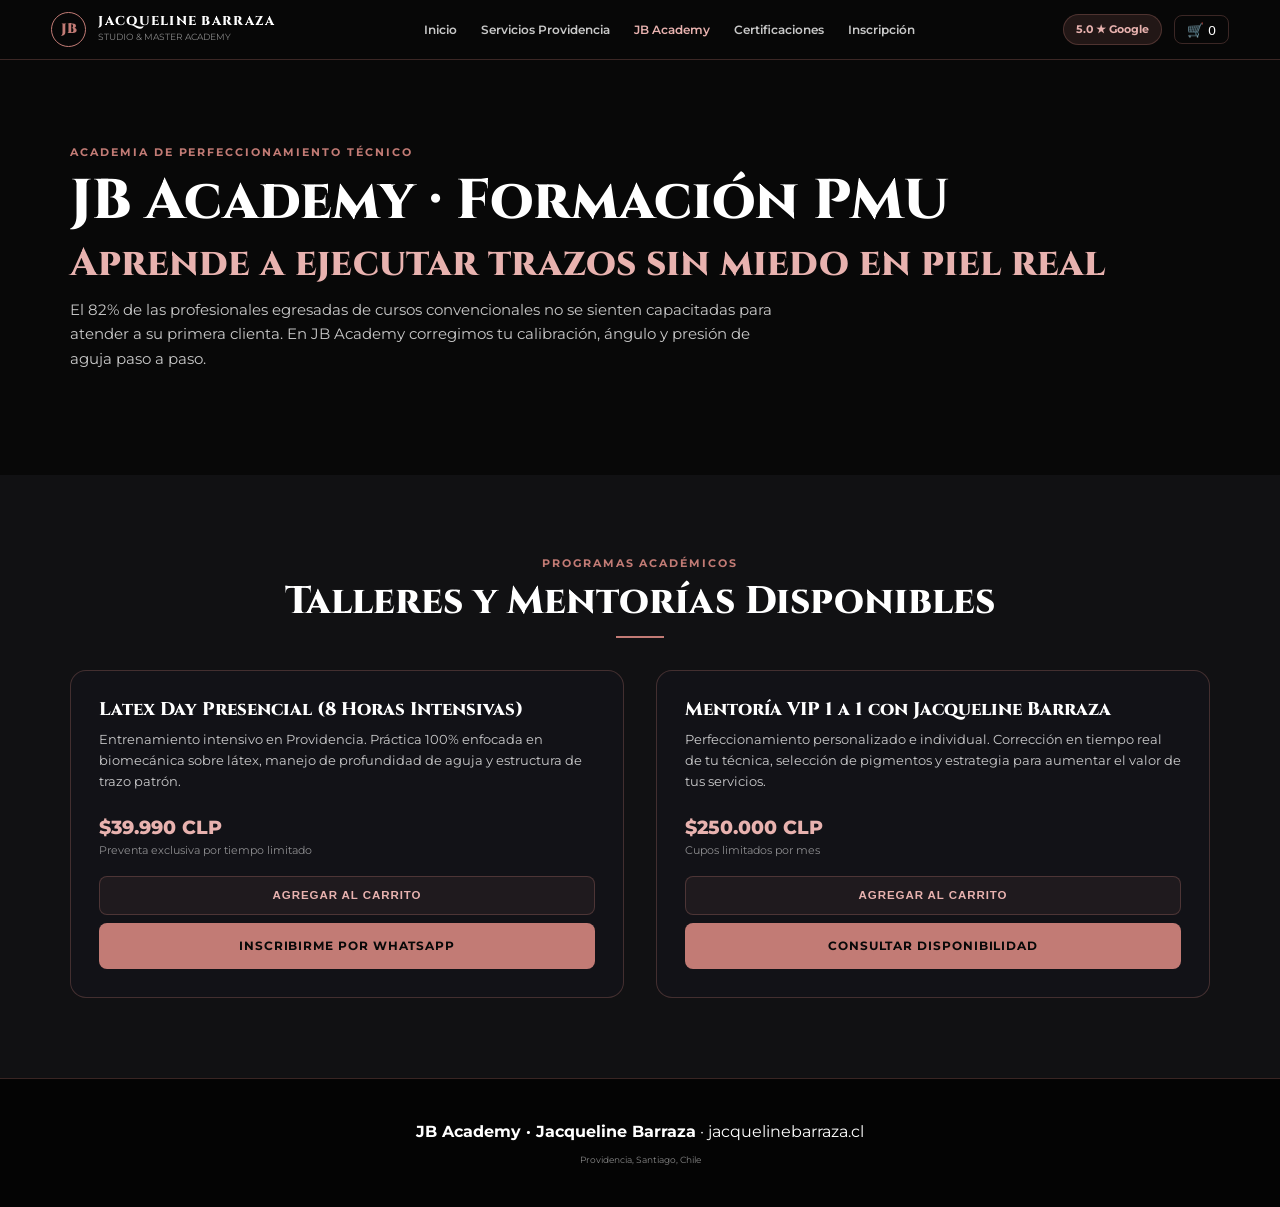
==== jb-academy.html @ 925582b6 "Add jb-academy.html for JB Academy website" ====
<!DOCTYPE html>
<html lang="es">
<head>
  <meta charset="UTF-8">
  <meta name="viewport" content="width=device-width, initial-scale=1.0">
  <title>JB Academy | Cursos de Microblading & Capacitación PMU Santiago</title>
  
  <meta name="description" content="Formación técnica avanzada en micropigmentación por Jacqueline Barraza, Campeona WinArt 2026. Talleres Latex Day y mentorías personalizadas 1 a 1 en Providencia.">
  <meta name="keywords" content="Curso Microblading Providencia Santiago, Latex Day Jacqueline Barraza, JB Academy, Capacitacion Micropigmentacion Chile">
  <link rel="canonical" href="https://jacquelinebarraza.cl/jb-academy.html">
  
  <meta property="og:title" content="JB Academy | Formación Técnica de Alto Rendimiento PMU">
  <meta property="og:description" content="Aprende a controlar presión, profundidad y ángulo de aguja mano a mano con una Campeona Internacional.">
  <meta property="og:image" content="Jacqueline%20Barraza.cl.png">
  <meta property="og:url" content="https://jacquelinebarraza.cl/jb-academy.html">
  <meta property="og:type" content="website">

  <link rel="preconnect" href="https://fonts.googleapis.com">
  <link rel="preconnect" href="https://fonts.gstatic.com" crossorigin>
  <link href="https://fonts.googleapis.com/css2?family=Cinzel:wght@700;900&family=Montserrat:wght@400;500;600;700;800&display=swap" rel="stylesheet">
  
  <link rel="stylesheet" href="styles.css">

  <script type="application/ld-json">
  {
    "@context": "https://schema.org",
    "@type": "EducationalOrganization",
    "name": "JB Academy - Jacqueline Barraza",
    "url": "https://jacquelinebarraza.cl/jb-academy.html",
    "description": "Academia de formación profesional especializada en técnicas de micropigmentación y microblading sobre látex y modelo vivo.",
    "address": {
      "@type": "PostalAddress",
      "addressLocality": "Providencia, Santiago",
      "addressCountry": "CL"
    }
  }
  </script>
</head>
<body>

  <header class="navbar">
    <div class="nav-container">
      <a href="index.html" class="brand-logo">
        <span class="mono">JB</span>
        <div class="brand-text">
          <span class="brand-title">JACQUELINE BARRAZA</span>
          <span class="brand-sub">STUDIO & MASTER ACADEMY</span>
        </div>
      </a>

      <nav class="nav-links">
        <a href="index.html">Inicio</a>
        <a href="microblading-providencia.html">Servicios Providencia</a>
        <a href="jb-academy.html" class="active">JB Academy</a>
        <a href="index.html#certificaciones">Certificaciones</a>
        <a href="#inscripcion">Inscripción</a>
      </nav>

      <div class="nav-actions">
        <a href="https://share.google/TrvjnRvbHDRXgZslk" target="_blank" rel="noopener" class="google-badge">
          <span>5.0 ★ Google</span>
        </a>
        <button class="cart-btn" id="cartToggle" aria-label="Ver Carrito">
          🛒 <span id="cartCount">0</span>
        </button>
      </div>
    </div>
  </header>

  <main>
    <section class="hero">
      <div class="container">
        <span class="tag">Academia de Perfeccionamiento Técnico</span>
        <h1 class="h1-title">JB Academy · Formación PMU</h1>
        <h2 class="h2-title text-rose">Aprende a ejecutar trazos sin miedo en piel real</h2>
        <p class="hero-description">
          El 82% de las profesionales egresadas de cursos convencionales no se sienten capacitadas para atender a su primera clienta. En JB Academy corregimos tu calibración, ángulo y presión de aguja paso a paso.
        </p>
      </div>
    </section>

    <section id="inscripcion" class="section dark-bg">
      <div class="container">
        <div class="text-center">
          <span class="tag">Programas Académicos</span>
          <h2 class="h2-title">Talleres y Mentorías Disponibles</h2>
          <div class="div-center"></div>
        </div>

        <div class="grid-2">
          <article class="product-card">
            <div>
              <h3>Latex Day Presencial (8 Horas Intensivas)</h3>
              <p class="desc">Entrenamiento intensivo en Providencia. Práctica 100% enfocada en biomecánica sobre látex, manejo de profundidad de aguja y estructura de trazo patrón.</p>
            </div>
            <div>
              <p class="price">$39.990 CLP <small>Preventa exclusiva por tiempo limitado</small></p>
              <div class="actions">
                <button class="btn btn-outline add-to-cart-btn" data-id="3" data-title="JB Academy: Latex Day Presencial" data-price="39990">Agregar al Carrito</button>
                <a href="https://wa.link/2xsqzu" target="_blank" rel="noopener" class="btn btn-primary">Inscribirme por WhatsApp</a>
              </div>
            </div>
          </article>

          <article class="product-card">
            <div>
              <h3>Mentoría VIP 1 a 1 con Jacqueline Barraza</h3>
              <p class="desc">Perfeccionamiento personalizado e individual. Corrección en tiempo real de tu técnica, selección de pigmentos y estrategia para aumentar el valor de tus servicios.</p>
            </div>
            <div>
              <p class="price">$250.000 CLP <small>Cupos limitados por mes</small></p>
              <div class="actions">
                <button class="btn btn-outline add-to-cart-btn" data-id="5" data-title="JB Academy: Mentoría VIP 1 a 1" data-price="250000">Agregar al Carrito</button>
                <a href="https://wa.link/2xsqzu" target="_blank" rel="noopener" class="btn btn-primary">Consultar Disponibilidad</a>
              </div>
            </div>
          </article>
        </div>
      </div>
    </section>
  </main>

  <footer class="footer">
    <div class="container text-center">
      <p><strong style="color:var(--white);">JB Academy · Jacqueline Barraza</strong> · jacquelinebarraza.cl</p>
      <p class="brand-sub mt-1">Providencia, Santiago, Chile</p>
    </div>
  </footer>

  <div class="cart-drawer" id="cartDrawer">
    <div class="cart-drawer-content">
      <div class="cart-header">
        <h3>Tu Reserva</h3>
        <button id="cartClose" aria-label="Cerrar Carrito">&times;</button>
      </div>
      <div class="cart-body" id="cartItems"></div>
      <div class="cart-footer">
        <p class="mb-1">Total Estimado: <strong id="cartTotal" style="color:var(--rose-light);">$0 CLP</strong></p>
        <button class="btn btn-primary btn-block" id="checkoutBtn">Enviar Reserva a WhatsApp</button>
      </div>
    </div>
  </div>

  <script src="script.js"></script>
</body>
</html>
---- styles.css ----
/* Custom CSS System — Jacqueline Barraza (Zero CDN / Maximum Speed) */
:root {
  --black: #080808;
  --surface: #111113;
  --card-bg: rgba(20, 20, 24, 0.95);
  --rose: #C27B75;
  --rose-light: #E8B2AF;
  --rose-border: rgba(194, 123, 117, 0.28);
  --white: #FFFFFF;
  --white-75: rgba(255, 255, 255, 0.78);
  --white-50: rgba(255, 255, 255, 0.52);
  --font-serif: 'Cinzel', serif;
  --font-sans: 'Montserrat', sans-serif;
}

*, *::before, *::after {
  box-sizing: border-box;
  margin: 0;
  padding: 0;
}

html {
  scroll-behavior: smooth;
  font-family: var(--font-sans);
  background-color: var(--black);
  color: var(--white);
  -webkit-font-smoothing: antialiased;
}

body {
  line-height: 1.6;
  overflow-x: hidden;
}

/* Container & Layout */
.container {
  width: 90%;
  max-width: 1140px;
  margin: 0 auto;
}

.section {
  padding: 5rem 0;
}

.dark-bg {
  background-color: var(--surface);
}

.text-center { text-align: center; }
.mt-1 { margin-top: 0.5rem; }
.mt-2 { margin-top: 1rem; }
.mt-3 { margin-top: 1.5rem; }
.mb-1 { margin-bottom: 0.5rem; }
.mb-2 { margin-bottom: 1rem; }
.mb-3 { margin-bottom: 1.5rem; }

/* Typography */
h1, h2, h3, .brand-title {
  font-family: var(--font-serif);
  font-weight: 800;
  line-height: 1.15;
}

.h1-title {
  font-size: clamp(2rem, 5vw, 3.5rem);
  margin-bottom: 0.5rem;
}

.h2-title {
  font-size: clamp(1.5rem, 3.5vw, 2.4rem);
  margin-bottom: 0.75rem;
}

.tag {
  font-size: 0.68rem;
  font-weight: 700;
  letter-spacing: 0.18em;
  text-transform: uppercase;
  color: var(--rose);
  display: block;
  margin-bottom: 0.5rem;
}

.text-rose { color: var(--rose-light); }
.text-dim { color: var(--white-50); }

/* Navigation */
.navbar {
  position: fixed;
  top: 0; left: 0; right: 0;
  z-index: 1000;
  background: rgba(8, 8, 8, 0.94);
  backdrop-filter: blur(12px);
  -webkit-backdrop-filter: blur(12px);
  border-bottom: 1px solid var(--rose-border);
  padding: 0.75rem 0;
}

.nav-container {
  display: flex;
  align-items: center;
  justify-content: space-between;
  width: 92%;
  max-width: 1200px;
  margin: 0 auto;
}

.brand-logo {
  display: flex;
  align-items: center;
  gap: 0.75rem;
  text-decoration: none;
  color: var(--white);
}

.mono {
  width: 2.2rem; height: 2.2rem;
  border-radius: 50%;
  border: 1.5px solid var(--rose);
  display: flex; align-items: center; justify-content: center;
  font-family: var(--font-serif);
  font-weight: 900;
  color: var(--rose);
  font-size: 0.85rem;
}

.brand-title { font-size: 0.8rem; letter-spacing: 0.1em; display: block; }
.brand-sub { font-size: 0.55rem; color: var(--white-50); display: block; }

.nav-links {
  display: flex;
  gap: 1.5rem;
}

.nav-links a {
  color: var(--white-75);
  text-decoration: none;
  font-size: 0.78rem;
  font-weight: 600;
  transition: color 0.2s;
}

.nav-links a:hover, .nav-links a.active {
  color: var(--rose-light);
}

.nav-actions {
  display: flex;
  align-items: center;
  gap: 0.75rem;
}

.google-badge {
  background: rgba(194, 123, 117, 0.15);
  border: 1px solid var(--rose-border);
  color: var(--rose-light);
  padding: 0.35rem 0.75rem;
  border-radius: 999px;
  text-decoration: none;
  font-size: 0.7rem;
  font-weight: 700;
}

.cart-btn {
  background: none;
  border: 1px solid var(--rose-border);
  color: var(--white);
  padding: 0.35rem 0.75rem;
  border-radius: 0.5rem;
  cursor: pointer;
  font-size: 0.85rem;
}

/* Hero Section */
.hero {
  padding: 9rem 0 4.5rem 0;
  background: linear-gradient(to bottom, rgba(8,8,8,0.7), var(--black));
}

.hero-description {
  font-size: 0.95rem;
  color: var(--white-75);
  max-width: 720px;
  margin-bottom: 2rem;
}

.hero-cta-group {
  display: flex;
  gap: 1rem;
  flex-wrap: wrap;
}

/* Buttons */
.btn {
  display: inline-flex;
  align-items: center;
  justify-content: center;
  padding: 0.8rem 1.6rem;
  border-radius: 0.5rem;
  font-size: 0.72rem;
  font-weight: 700;
  letter-spacing: 0.08em;
  text-transform: uppercase;
  text-decoration: none;
  cursor: pointer;
  border: 1px solid transparent;
  transition: transform 0.2s, background-color 0.2s;
}

.btn-primary {
  background: var(--rose);
  color: var(--black);
}

.btn-primary:hover {
  background: var(--rose-light);
  transform: translateY(-2px);
}

.btn-outline {
  border-color: var(--rose-border);
  color: var(--rose-light);
  background: rgba(194, 123, 117, 0.08);
}

.btn-outline:hover {
  background: rgba(194, 123, 117, 0.2);
}

.btn-block { width: 100%; }

/* Grid System */
.grid-2 {
  display: grid;
  grid-template-columns: repeat(auto-fit, minmax(300px, 1fr));
  gap: 2rem;
}

.grid-3 {
  display: grid;
  grid-template-columns: repeat(auto-fit, minmax(280px, 1fr));
  gap: 1.5rem;
}

.align-center { align-items: center; }

/* Cards & Frames */
.card-frosted {
  background: var(--card-bg);
  border: 1px solid var(--rose-border);
  border-radius: 1rem;
  padding: 2rem;
}

.bio-img-container {
  text-align: center;
}

.author-portrait {
  width: 100%;
  max-width: 360px;
  aspect-ratio: 1 / 1;
  object-fit: cover;
  object-position: top;
  border-radius: 1rem;
  border: 1px solid var(--rose-border);
  box-shadow: 0 10px 30px rgba(0, 0, 0, 0.8);
}

.div-center {
  width: 3rem; height: 2px;
  background: var(--rose);
  margin: 0.75rem auto 2rem auto;
}

/* Certificate Gallery Grid (Un-distorted Images) */
.cert-gallery-grid {
  display: grid;
  grid-template-columns: repeat(auto-fill, minmax(280px, 1fr));
  gap: 1.5rem;
  margin-top: 2rem;
}

.cert-card {
  background: var(--card-bg);
  border: 1px solid var(--rose-border);
  border-radius: 0.85rem;
  overflow: hidden;
  display: flex;
  flex-direction: column;
}

.cert-card-img-wrapper {
  width: 100%;
  aspect-ratio: 4 / 3;
  background: rgba(0,0,0,0.6);
  overflow: hidden;
}

.cert-card-img-wrapper img {
  width: 100%;
  height: 100%;
  object-fit: contain;
  transition: transform 0.3s ease;
}

.cert-card:hover .cert-card-img-wrapper img {
  transform: scale(1.05);
}

.cert-info {
  padding: 1rem;
  border-top: 1px solid var(--rose-border);
}

.cert-info h3 {
  font-size: 0.95rem;
  color: var(--rose-light);
}

.cert-info p {
  font-size: 0.75rem;
  color: var(--white-50);
}

/* Service / Product Cards */
.product-card {
  background: var(--card-bg);
  border: 1px solid var(--rose-border);
  border-radius: 1rem;
  padding: 1.75rem;
  display: flex;
  flex-direction: column;
  justify-content: space-between;
}

.product-card h3 {
  font-size: 1.15rem;
  margin-bottom: 0.5rem;
}

.product-card .desc {
  font-size: 0.82rem;
  color: var(--white-75);
  margin-bottom: 1.25rem;
}

.product-card .price {
  font-size: 1.2rem;
  font-weight: 800;
  color: var(--rose-light);
  margin-bottom: 1rem;
}

.product-card .price small {
  display: block;
  font-size: 0.68rem;
  color: var(--white-50);
  font-weight: 400;
}

.product-card .actions {
  display: flex;
  flex-direction: column;
  gap: 0.5rem;
}

/* Cart Drawer */
.cart-drawer {
  position: fixed; inset: 0;
  z-index: 2000;
  background: rgba(0,0,0,0.85);
  display: none;
  justify-content: flex-end;
}

.cart-drawer.open { display: flex; }

.cart-drawer-content {
  width: 100%; max-width: 380px;
  background: #0E0E10;
  height: 100%;
  padding: 1.5rem;
  display: flex;
  flex-direction: column;
  border-left: 1px solid var(--rose-border);
}

.cart-header {
  display: flex; justify-content: space-between; align-items: center;
  border-bottom: 1px solid var(--rose-border);
  padding-bottom: 1rem;
}

.cart-header button {
  background: none; border: none; color: var(--white); font-size: 1.5rem; cursor: pointer;
}

.cart-body { flex-grow: 1; overflow-y: auto; padding: 1rem 0; }
.cart-footer { border-top: 1px solid var(--rose-border); padding-top: 1rem; }

.cart-item-row {
  display: flex; justify-content: space-between; margin-bottom: 0.75rem;
  font-size: 0.82rem; border-bottom: 1px solid rgba(255,255,255,0.05);
  padding-bottom: 0.5rem;
}

/* Footer */
.footer {
  border-top: 1px solid var(--rose-border);
  padding: 2.5rem 0;
  background: #040404;
}

@media (max-width: 768px) {
  .nav-links { display: none; }
}
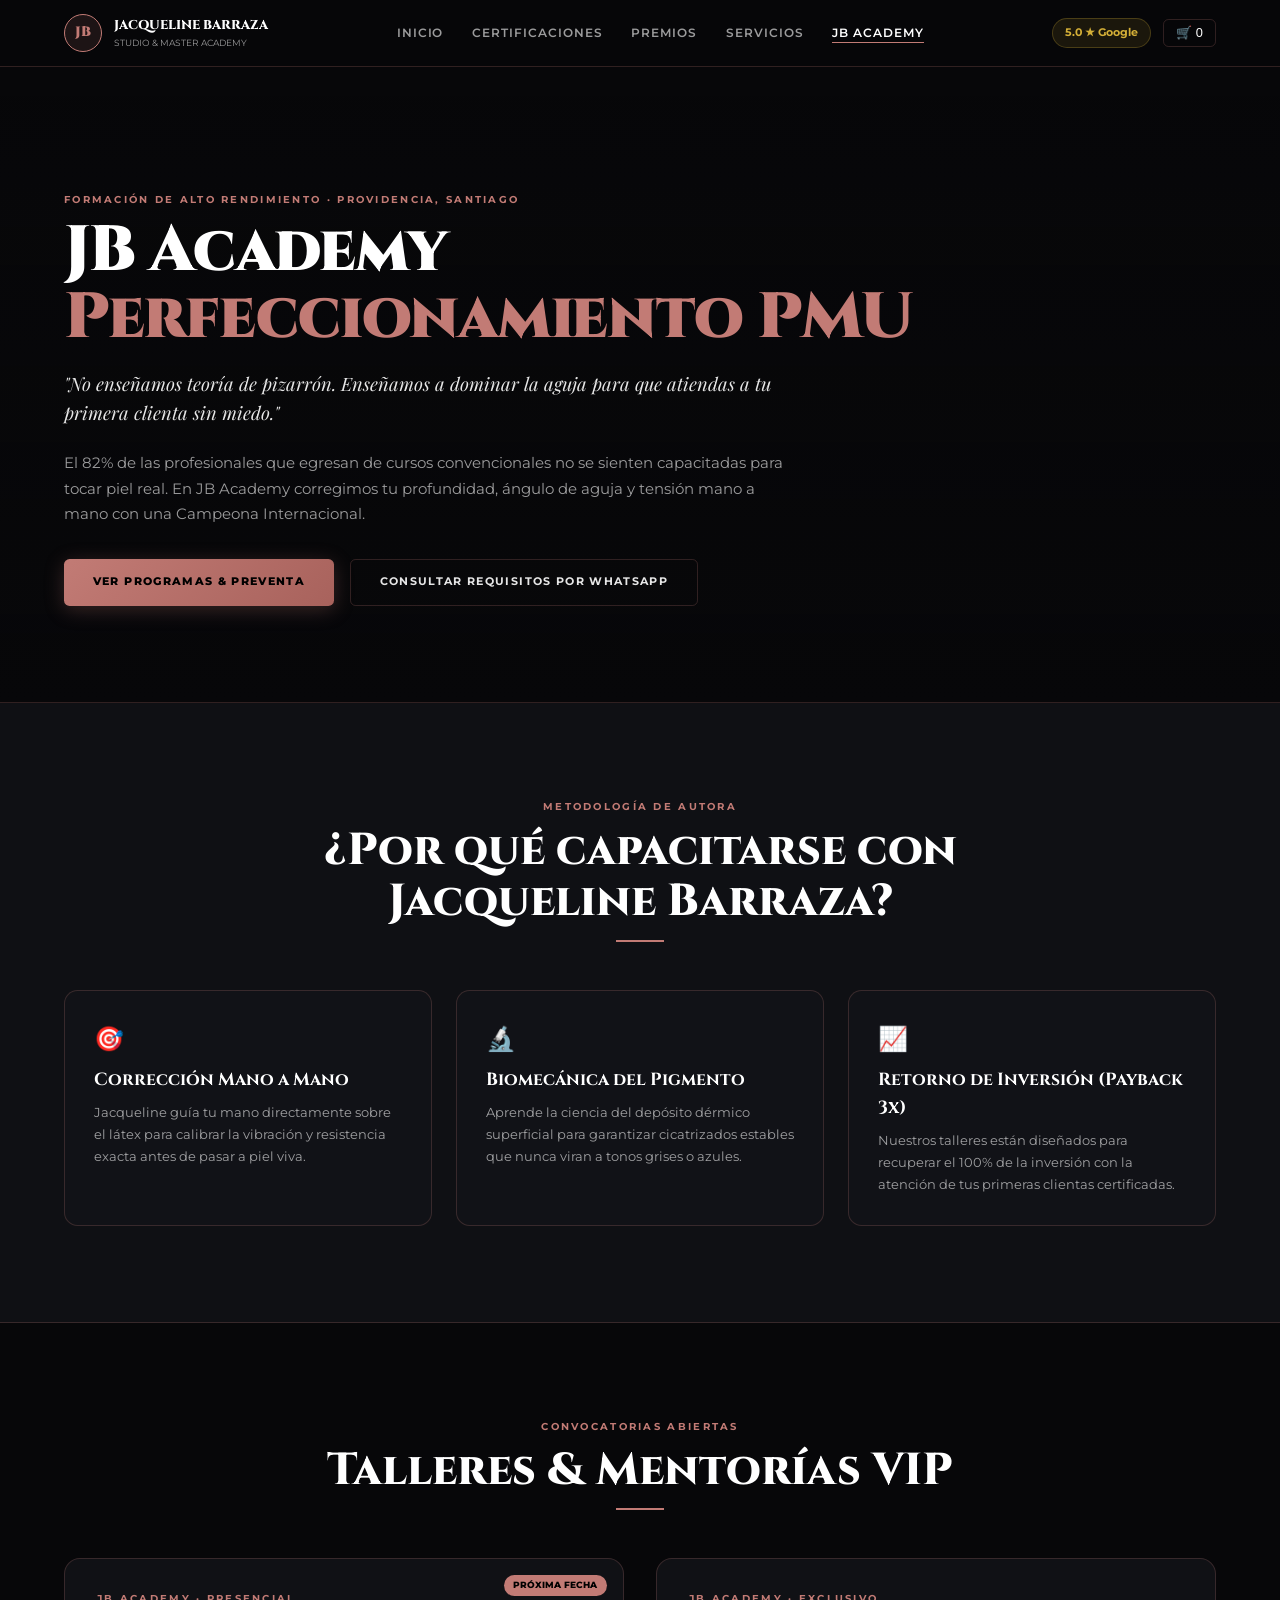
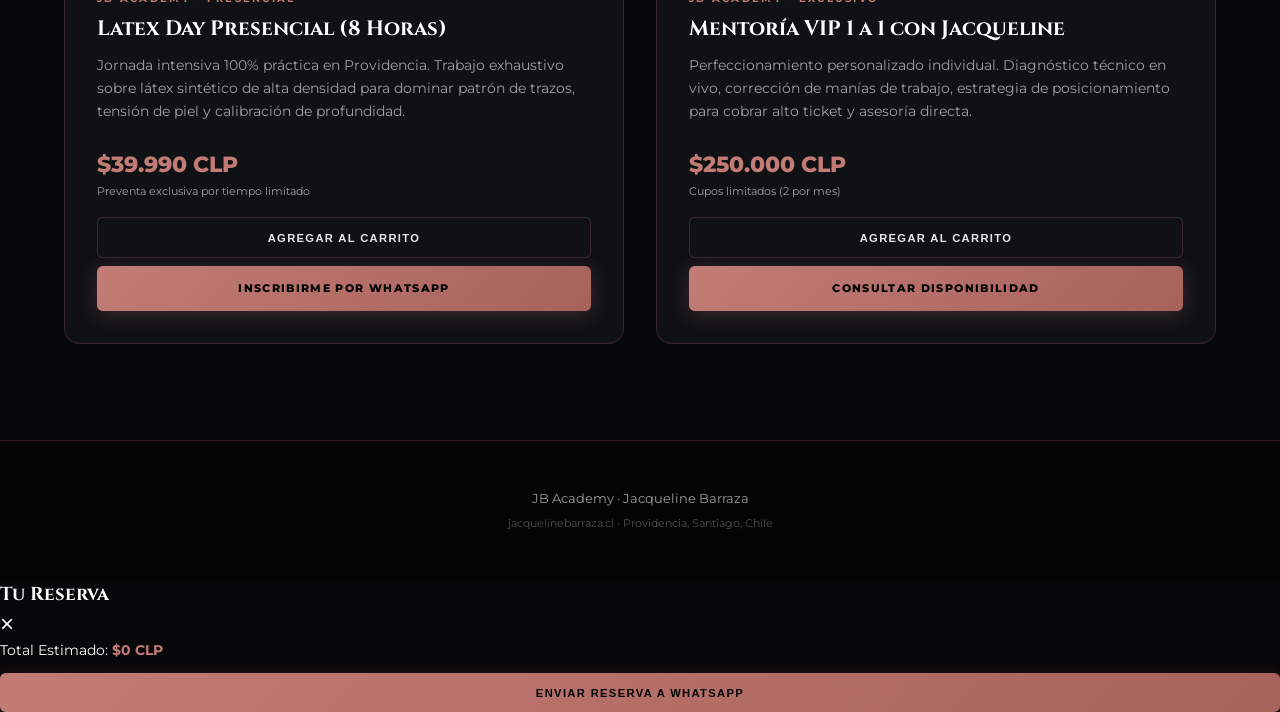
==== commit f51fa4e2: "Update SEO meta tags and improve layout" ====
--- a/jb-academy.html
+++ b/jb-academy.html
@@ -5,138 +5,231 @@
   <meta name="viewport" content="width=device-width, initial-scale=1.0">
   <title>JB Academy | Cursos de Microblading & Capacitación PMU Santiago</title>
   
-  <meta name="description" content="Formación técnica avanzada en micropigmentación por Jacqueline Barraza, Campeona WinArt 2026. Talleres Latex Day y mentorías personalizadas 1 a 1 en Providencia.">
-  <meta name="keywords" content="Curso Microblading Providencia Santiago, Latex Day Jacqueline Barraza, JB Academy, Capacitacion Micropigmentacion Chile">
+  <!-- SEO / AEO / GEO Meta Tags -->
+  <meta name="description" content="Formación técnica de alto rendimiento en micropigmentación por Jacqueline Barraza, Campeona WinArt 2026. Talleres Latex Day y mentorías personalizadas 1 a 1 en Providencia.">
+  <meta name="keywords" content="Curso Microblading Providencia Santiago, Latex Day Jacqueline Barraza, JB Academy, Capacitacion Micropigmentacion Chile, Cursos PMU Santiago">
   <link rel="canonical" href="https://jacquelinebarraza.cl/jb-academy.html">
   
+  <!-- Open Graph -->
   <meta property="og:title" content="JB Academy | Formación Técnica de Alto Rendimiento PMU">
   <meta property="og:description" content="Aprende a controlar presión, profundidad y ángulo de aguja mano a mano con una Campeona Internacional.">
   <meta property="og:image" content="Jacqueline%20Barraza.cl.png">
   <meta property="og:url" content="https://jacquelinebarraza.cl/jb-academy.html">
   <meta property="og:type" content="website">
 
+  <!-- Tipografías de Alta Costura -->
   <link rel="preconnect" href="https://fonts.googleapis.com">
   <link rel="preconnect" href="https://fonts.gstatic.com" crossorigin>
-  <link href="https://fonts.googleapis.com/css2?family=Cinzel:wght@700;900&family=Montserrat:wght@400;500;600;700;800&display=swap" rel="stylesheet">
+  <link href="https://fonts.googleapis.com/css2?family=Cinzel:wght@700;800;900&family=Montserrat:wght@400;500;600;700;800&family=Playfair+Display:ital,wght@1,600&display=swap" rel="stylesheet">
   
   <link rel="stylesheet" href="styles.css">
 
+  <!-- Schema.org JSON-LD (E-E-A-T Educational Organization) -->
   <script type="application/ld-json">
   {
     "@context": "https://schema.org",
     "@type": "EducationalOrganization",
     "name": "JB Academy - Jacqueline Barraza",
     "url": "https://jacquelinebarraza.cl/jb-academy.html",
-    "description": "Academia de formación profesional especializada en técnicas de micropigmentación y microblading sobre látex y modelo vivo.",
+    "logo": "https://jacquelinebarraza.cl/Jacqueline%20Barraza.cl.png",
+    "description": "Academia de formación profesional especializada en técnicas de micropigmentación, microblading y calibración sobre látex de alta densidad.",
     "address": {
       "@type": "PostalAddress",
+      "streetAddress": "Pedro de Valdivia, Providencia",
       "addressLocality": "Providencia, Santiago",
+      "addressRegion": "Región Metropolitana",
       "addressCountry": "CL"
+    },
+    "hasOfferCatalog": {
+      "@type": "OfferCatalog",
+      "name": "Programas Educativos de Perfeccionamiento PMU",
+      "itemListElement": [
+        {
+          "@type": "Offer",
+          "itemOffered": {
+            "@type": "Course",
+            "name": "Latex Day Presencial (8 Horas Intensivas)",
+            "description": "Calibración directa de presión, profundidad y ángulo de aguja en látex."
+          },
+          "price": "39990",
+          "priceCurrency": "CLP"
+        },
+        {
+          "@type": "Offer",
+          "itemOffered": {
+            "@type": "Course",
+            "name": "Mentoría VIP 1 a 1 con Jacqueline Barraza",
+            "description": "Perfeccionamiento personalizado individual en vivo."
+          },
+          "price": "250000",
+          "priceCurrency": "CLP"
+        }
+      ]
     }
   }
   </script>
 </head>
 <body>
 
+  <!-- NAVBAR -->
   <header class="navbar">
-    <div class="nav-container">
-      <a href="index.html" class="brand-logo">
-        <span class="mono">JB</span>
-        <div class="brand-text">
-          <span class="brand-title">JACQUELINE BARRAZA</span>
-          <span class="brand-sub">STUDIO & MASTER ACADEMY</span>
+    <div class="container nav-container">
+      <a href="index.html" style="text-decoration:none; display:flex; align-items:center; gap:0.75rem;">
+        <span class="brand-mono">JB</span>
+        <div>
+          <span style="font-family:var(--font-serif); font-size:0.8rem; font-weight:800; color:#FFF; display:block;">JACQUELINE BARRAZA</span>
+          <span style="font-size:0.55rem; color:var(--white-60); display:block;">STUDIO & MASTER ACADEMY</span>
         </div>
       </a>
 
       <nav class="nav-links">
         <a href="index.html">Inicio</a>
-        <a href="microblading-providencia.html">Servicios Providencia</a>
+        <a href="certificaciones.html">Certificaciones</a>
+        <a href="premios.html">Premios</a>
+        <a href="microblading-providencia.html">Servicios</a>
         <a href="jb-academy.html" class="active">JB Academy</a>
-        <a href="index.html#certificaciones">Certificaciones</a>
-        <a href="#inscripcion">Inscripción</a>
       </nav>
 
-      <div class="nav-actions">
-        <a href="https://share.google/TrvjnRvbHDRXgZslk" target="_blank" rel="noopener" class="google-badge">
-          <span>5.0 ★ Google</span>
+      <div style="display:flex; align-items:center; gap:0.75rem;">
+        <a href="https://share.google/TrvjnRvbHDRXgZslk" target="_blank" style="text-decoration:none; font-size:0.68rem; font-weight:700; color:var(--champagne-gold); background:rgba(212,175,55,0.1); border:1px solid rgba(212,175,55,0.25); padding:0.35rem 0.75rem; border-radius:999px;">
+          5.0 ★ Google
         </a>
-        <button class="cart-btn" id="cartToggle" aria-label="Ver Carrito">
+        <button id="cartToggle" style="background:none; border:1px solid var(--rose-border); color:#FFF; padding:0.35rem 0.75rem; border-radius:0.35rem; cursor:pointer; font-size:0.8rem;">
           🛒 <span id="cartCount">0</span>
         </button>
       </div>
     </div>
   </header>
 
-  <main>
-    <section class="hero">
+  <main style="padding-top:6rem;">
+    <!-- HERO ACADEMY -->
+    <section class="section-padding" style="border-bottom:1px solid var(--rose-border); background:linear-gradient(180deg, rgba(7,7,9,0.5) 0%, #070709 100%);">
       <div class="container">
-        <span class="tag">Academia de Perfeccionamiento Técnico</span>
-        <h1 class="h1-title">JB Academy · Formación PMU</h1>
-        <h2 class="h2-title text-rose">Aprende a ejecutar trazos sin miedo en piel real</h2>
-        <p class="hero-description">
-          El 82% de las profesionales egresadas de cursos convencionales no se sienten capacitadas para atender a su primera clienta. En JB Academy corregimos tu calibración, ángulo y presión de aguja paso a paso.
+        <span class="tag-luxury">Formación de Alto Rendimiento · Providencia, Santiago</span>
+        <h1 class="h1-hero">JB Academy <br><span style="color:var(--rose-gold);">Perfeccionamiento PMU</span></h1>
+        <p class="font-italic" style="font-size:1.15rem; color:var(--white-90); margin:1rem 0 1.5rem; max-width:760px;">
+          "No enseñamos teoría de pizarrón. Enseñamos a dominar la aguja para que atiendas a tu primera clienta sin miedo."
         </p>
+        <p style="font-size:0.92rem; color:var(--white-60); max-width:720px; margin-bottom:2rem; line-height:1.7;">
+          El 82% de las profesionales que egresan de cursos convencionales no se sienten capacitadas para tocar piel real. En JB Academy corregimos tu profundidad, ángulo de aguja y tensión mano a mano con una Campeona Internacional.
+        </p>
+        <div style="display:flex; gap:1rem; flex-wrap:wrap;">
+          <a href="#programas" class="btn-gold">Ver Programas & Preventa</a>
+          <a href="https://wa.link/2xsqzu" target="_blank" class="btn-outline-gold">Consultar Requisitos por WhatsApp</a>
+        </div>
       </div>
     </section>
 
-    <section id="inscripcion" class="section dark-bg">
+    <!-- DIFERENCIADORES TÉCNICOS -->
+    <section class="section-padding" style="background:var(--surface-dark); border-bottom:1px solid var(--rose-border);">
       <div class="container">
-        <div class="text-center">
-          <span class="tag">Programas Académicos</span>
-          <h2 class="h2-title">Talleres y Mentorías Disponibles</h2>
-          <div class="div-center"></div>
-        </div>
-
-        <div class="grid-2">
-          <article class="product-card">
-            <div>
-              <h3>Latex Day Presencial (8 Horas Intensivas)</h3>
-              <p class="desc">Entrenamiento intensivo en Providencia. Práctica 100% enfocada en biomecánica sobre látex, manejo de profundidad de aguja y estructura de trazo patrón.</p>
-            </div>
-            <div>
-              <p class="price">$39.990 CLP <small>Preventa exclusiva por tiempo limitado</small></p>
-              <div class="actions">
-                <button class="btn btn-outline add-to-cart-btn" data-id="3" data-title="JB Academy: Latex Day Presencial" data-price="39990">Agregar al Carrito</button>
-                <a href="https://wa.link/2xsqzu" target="_blank" rel="noopener" class="btn btn-primary">Inscribirme por WhatsApp</a>
+        <div style="text-align:center; max-width:700px; margin:0 auto 3rem;">
+          <span class="tag-luxury">Metodología de Autora</span>
+          <h2 class="h2-editorial">¿Por qué capacitarse con Jacqueline Barraza?</h2>
+          <div style="width:3rem; height:2px; background:var(--rose-gold); margin:0.75rem auto;"></div>
+        </div>
+
+        <div style="display:grid; grid-template-columns:repeat(auto-fit, minmax(280px, 1fr)); gap:1.5rem;">
+          <div style="background:var(--surface-card); border:1px solid var(--rose-border); border-radius:0.85rem; padding:1.8rem;">
+            <span style="font-size:1.5rem; display:block; margin-bottom:0.5rem;">🎯</span>
+            <h3 class="font-serif" style="font-size:1.1rem; color:#FFF; margin-bottom:0.4rem;">Corrección Mano a Mano</h3>
+            <p style="font-size:0.82rem; color:var(--white-60); line-height:1.7;">
+              Jacqueline guía tu mano directamente sobre el látex para calibrar la vibración y resistencia exacta antes de pasar a piel viva.
+            </p>
+          </div>
+
+          <div style="background:var(--surface-card); border:1px solid var(--rose-border); border-radius:0.85rem; padding:1.8rem;">
+            <span style="font-size:1.5rem; display:block; margin-bottom:0.5rem;">🔬</span>
+            <h3 class="font-serif" style="font-size:1.1rem; color:#FFF; margin-bottom:0.4rem;">Biomecánica del Pigmento</h3>
+            <p style="font-size:0.82rem; color:var(--white-60); line-height:1.7;">
+              Aprende la ciencia del depósito dérmico superficial para garantizar cicatrizados estables que nunca viran a tonos grises o azules.
+            </p>
+          </div>
+
+          <div style="background:var(--surface-card); border:1px solid var(--rose-border); border-radius:0.85rem; padding:1.8rem;">
+            <span style="font-size:1.5rem; display:block; margin-bottom:0.5rem;">📈</span>
+            <h3 class="font-serif" style="font-size:1.1rem; color:#FFF; margin-bottom:0.4rem;">Retorno de Inversión (Payback 3x)</h3>
+            <p style="font-size:0.82rem; color:var(--white-60); line-height:1.7;">
+              Nuestros talleres están diseñados para recuperar el 100% de la inversión con la atención de tus primeras clientas certificadas.
+            </p>
+          </div>
+        </div>
+      </div>
+    </section>
+
+    <!-- PROGRAMAS ACADÉMICOS -->
+    <section id="programas" class="section-padding">
+      <div class="container">
+        <div style="text-align:center; max-width:700px; margin:0 auto 3rem;">
+          <span class="tag-luxury">Convocatorias Abiertas</span>
+          <h2 class="h2-editorial">Talleres & Mentorías VIP</h2>
+          <div style="width:3rem; height:2px; background:var(--rose-gold); margin:0.75rem auto;"></div>
+        </div>
+
+        <div style="display:grid; grid-template-columns:repeat(auto-fit, minmax(320px, 1fr)); gap:2rem;">
+
+          <!-- Programa 1 -->
+          <article style="background:var(--surface-card); border:1px solid var(--rose-border); border-radius:1rem; padding:2rem; display:flex; flex-direction:column; justify-content:space-between; position:relative;">
+            <span style="position:absolute; top:1rem; right:1rem; background:var(--rose-gold); color:#000; font-size:0.58rem; font-weight:800; padding:0.2rem 0.6rem; border-radius:999px; text-transform:uppercase;">Próxima Fecha</span>
+            <div>
+              <span class="tag-luxury" style="margin-bottom:0.3rem;">JB Academy · Presencial</span>
+              <h3 class="font-serif" style="font-size:1.3rem; color:#FFF; margin-bottom:0.5rem;">Latex Day Presencial (8 Horas)</h3>
+              <p style="font-size:0.85rem; color:var(--white-60); line-height:1.7; margin-bottom:1.5rem;">
+                Jornada intensiva 100% práctica en Providencia. Trabajo exhaustivo sobre látex sintético de alta densidad para dominar patrón de trazos, tensión de piel y calibración de profundidad.
+              </p>
+            </div>
+            <div>
+              <p style="font-size:1.4rem; font-weight:800; color:var(--rose-gold); margin-bottom:1rem;">
+                $39.990 CLP <span style="display:block; font-size:0.7rem; color:var(--white-60); font-weight:400;">Preventa exclusiva por tiempo limitado</span>
+              </p>
+              <div style="display:flex; flex-direction:column; gap:0.5rem;">
+                <button class="btn-outline-gold add-to-cart-btn" data-id="3" data-title="JB Academy: Latex Day Presencial" data-price="39990" style="width:100%;">Agregar al Carrito</button>
+                <a href="https://wa.link/2xsqzu" target="_blank" class="btn-gold" style="width:100%;">Inscribirme por WhatsApp</a>
               </div>
             </div>
           </article>
 
-          <article class="product-card">
-            <div>
-              <h3>Mentoría VIP 1 a 1 con Jacqueline Barraza</h3>
-              <p class="desc">Perfeccionamiento personalizado e individual. Corrección en tiempo real de tu técnica, selección de pigmentos y estrategia para aumentar el valor de tus servicios.</p>
-            </div>
-            <div>
-              <p class="price">$250.000 CLP <small>Cupos limitados por mes</small></p>
-              <div class="actions">
-                <button class="btn btn-outline add-to-cart-btn" data-id="5" data-title="JB Academy: Mentoría VIP 1 a 1" data-price="250000">Agregar al Carrito</button>
-                <a href="https://wa.link/2xsqzu" target="_blank" rel="noopener" class="btn btn-primary">Consultar Disponibilidad</a>
+          <!-- Programa 2 -->
+          <article style="background:var(--surface-card); border:1px solid var(--rose-border); border-radius:1rem; padding:2rem; display:flex; flex-direction:column; justify-content:space-between;">
+            <div>
+              <span class="tag-luxury" style="margin-bottom:0.3rem;">JB Academy · Exclusivo</span>
+              <h3 class="font-serif" style="font-size:1.3rem; color:#FFF; margin-bottom:0.5rem;">Mentoría VIP 1 a 1 con Jacqueline</h3>
+              <p style="font-size:0.85rem; color:var(--white-60); line-height:1.7; margin-bottom:1.5rem;">
+                Perfeccionamiento personalizado individual. Diagnóstico técnico en vivo, corrección de manías de trabajo, estrategia de posicionamiento para cobrar alto ticket y asesoría directa.
+              </p>
+            </div>
+            <div>
+              <p style="font-size:1.4rem; font-weight:800; color:var(--rose-gold); margin-bottom:1rem;">
+                $250.000 CLP <span style="display:block; font-size:0.7rem; color:var(--white-60); font-weight:400;">Cupos limitados (2 por mes)</span>
+              </p>
+              <div style="display:flex; flex-direction:column; gap:0.5rem;">
+                <button class="btn-outline-gold add-to-cart-btn" data-id="5" data-title="JB Academy: Mentoría VIP 1 a 1" data-price="250000" style="width:100%;">Agregar al Carrito</button>
+                <a href="https://wa.link/2xsqzu" target="_blank" class="btn-gold" style="width:100%;">Consultar Disponibilidad</a>
               </div>
             </div>
           </article>
+
         </div>
       </div>
     </section>
   </main>
 
-  <footer class="footer">
-    <div class="container text-center">
-      <p><strong style="color:var(--white);">JB Academy · Jacqueline Barraza</strong> · jacquelinebarraza.cl</p>
-      <p class="brand-sub mt-1">Providencia, Santiago, Chile</p>
-    </div>
+  <footer style="border-top:1px solid var(--rose-border); padding:3rem 0; text-align:center; background:#040404;">
+    <p style="font-size:0.8rem; color:var(--white-60);">JB Academy · Jacqueline Barraza</p>
+    <p style="font-size:0.68rem; color:var(--white-30); margin-top:0.3rem;">jacquelinebarraza.cl · Providencia, Santiago, Chile</p>
   </footer>
 
+  <!-- CARRITO INTERACTIVO -->
   <div class="cart-drawer" id="cartDrawer">
     <div class="cart-drawer-content">
       <div class="cart-header">
-        <h3>Tu Reserva</h3>
-        <button id="cartClose" aria-label="Cerrar Carrito">&times;</button>
+        <h3 style="font-family:var(--font-serif);">Tu Reserva</h3>
+        <button id="cartClose" style="background:none; border:none; color:#FFF; font-size:1.5rem; cursor:pointer;">&times;</button>
       </div>
       <div class="cart-body" id="cartItems"></div>
       <div class="cart-footer">
-        <p class="mb-1">Total Estimado: <strong id="cartTotal" style="color:var(--rose-light);">$0 CLP</strong></p>
-        <button class="btn btn-primary btn-block" id="checkoutBtn">Enviar Reserva a WhatsApp</button>
+        <p style="margin-bottom:0.75rem; font-size:0.85rem;">Total Estimado: <strong id="cartTotal" style="color:var(--rose-gold);">$0 CLP</strong></p>
+        <button class="btn-gold" id="checkoutBtn" style="width:100%;">Enviar Reserva a WhatsApp</button>
       </div>
     </div>
   </div>
--- a/styles.css
+++ b/styles.css
@@ -1,29 +1,34 @@
-/* Custom CSS System — Jacqueline Barraza (Zero CDN / Maximum Speed) */
+/* ==========================================================================
+   JACQUELINE BARRAZA — ALTA COSTURA EDITORIAL SYSTEM
+   ========================================================================== */
 :root {
-  --black: #080808;
-  --surface: #111113;
-  --card-bg: rgba(20, 20, 24, 0.95);
-  --rose: #C27B75;
-  --rose-light: #E8B2AF;
-  --rose-border: rgba(194, 123, 117, 0.28);
-  --white: #FFFFFF;
-  --white-75: rgba(255, 255, 255, 0.78);
-  --white-50: rgba(255, 255, 255, 0.52);
+  --obsidian: #070709;
+  --surface-dark: #0F1014;
+  --surface-card: rgba(18, 19, 24, 0.85);
+  --rose-gold: #C27B75;
+  --rose-gold-subtle: rgba(194, 123, 117, 0.12);
+  --rose-border: rgba(194, 123, 117, 0.22);
+  --champagne-gold: #D4AF37;
+  --gold-border: rgba(212, 175, 55, 0.25);
+  --white-pure: #FFFFFF;
+  --white-90: rgba(255, 255, 255, 0.90);
+  --white-60: rgba(255, 255, 255, 0.60);
+  --white-30: rgba(255, 255, 255, 0.30);
   --font-serif: 'Cinzel', serif;
+  --font-italic: 'Playfair Display', serif;
   --font-sans: 'Montserrat', sans-serif;
 }
 
 *, *::before, *::after {
   box-sizing: border-box;
-  margin: 0;
-  padding: 0;
+  margin: 0; padding: 0;
 }
 
 html {
   scroll-behavior: smooth;
   font-family: var(--font-sans);
-  background-color: var(--black);
-  color: var(--white);
+  background-color: var(--obsidian);
+  color: var(--white-pure);
   -webkit-font-smoothing: antialiased;
 }
 
@@ -32,385 +37,257 @@
   overflow-x: hidden;
 }
 
-/* Container & Layout */
+/* Typography Editorial */
+.font-serif { font-family: var(--font-serif); }
+.font-italic { font-family: var(--font-italic); font-style: italic; }
+
+.h1-hero {
+  font-family: var(--font-serif);
+  font-size: clamp(2.2rem, 5.5vw, 4rem);
+  font-weight: 900;
+  line-height: 1.05;
+  letter-spacing: -0.02em;
+}
+
+.h2-editorial {
+  font-family: var(--font-serif);
+  font-size: clamp(1.6rem, 3.8vw, 2.8rem);
+  font-weight: 800;
+  line-height: 1.15;
+}
+
+.tag-luxury {
+  font-size: 0.65rem;
+  font-weight: 700;
+  letter-spacing: 0.22em;
+  text-transform: uppercase;
+  color: var(--rose-gold);
+  display: block;
+  margin-bottom: 0.6rem;
+}
+
+/* Layout Container */
 .container {
   width: 90%;
-  max-width: 1140px;
+  max-width: 1180px;
   margin: 0 auto;
 }
 
-.section {
-  padding: 5rem 0;
-}
-
-.dark-bg {
-  background-color: var(--surface);
-}
-
-.text-center { text-align: center; }
-.mt-1 { margin-top: 0.5rem; }
-.mt-2 { margin-top: 1rem; }
-.mt-3 { margin-top: 1.5rem; }
-.mb-1 { margin-bottom: 0.5rem; }
-.mb-2 { margin-bottom: 1rem; }
-.mb-3 { margin-bottom: 1.5rem; }
-
-/* Typography */
-h1, h2, h3, .brand-title {
-  font-family: var(--font-serif);
-  font-weight: 800;
-  line-height: 1.15;
-}
-
-.h1-title {
-  font-size: clamp(2rem, 5vw, 3.5rem);
-  margin-bottom: 0.5rem;
-}
-
-.h2-title {
-  font-size: clamp(1.5rem, 3.5vw, 2.4rem);
-  margin-bottom: 0.75rem;
-}
-
-.tag {
-  font-size: 0.68rem;
-  font-weight: 700;
-  letter-spacing: 0.18em;
-  text-transform: uppercase;
-  color: var(--rose);
-  display: block;
-  margin-bottom: 0.5rem;
-}
-
-.text-rose { color: var(--rose-light); }
-.text-dim { color: var(--white-50); }
-
-/* Navigation */
+.section-padding {
+  padding: 6rem 0;
+}
+
+/* Header Navbar */
 .navbar {
   position: fixed;
   top: 0; left: 0; right: 0;
   z-index: 1000;
-  background: rgba(8, 8, 8, 0.94);
-  backdrop-filter: blur(12px);
-  -webkit-backdrop-filter: blur(12px);
+  background: rgba(7, 7, 9, 0.92);
+  backdrop-filter: blur(20px);
+  -webkit-backdrop-filter: blur(20px);
   border-bottom: 1px solid var(--rose-border);
-  padding: 0.75rem 0;
+  padding: 0.85rem 0;
 }
 
 .nav-container {
   display: flex;
   align-items: center;
   justify-content: space-between;
-  width: 92%;
-  max-width: 1200px;
-  margin: 0 auto;
-}
-
-.brand-logo {
-  display: flex;
-  align-items: center;
-  gap: 0.75rem;
-  text-decoration: none;
-  color: var(--white);
-}
-
-.mono {
-  width: 2.2rem; height: 2.2rem;
+}
+
+.brand-mono {
+  width: 2.4rem; height: 2.4rem;
   border-radius: 50%;
-  border: 1.5px solid var(--rose);
+  border: 1px solid var(--rose-gold);
   display: flex; align-items: center; justify-content: center;
   font-family: var(--font-serif);
   font-weight: 900;
-  color: var(--rose);
+  color: var(--rose-gold);
   font-size: 0.85rem;
-}
-
-.brand-title { font-size: 0.8rem; letter-spacing: 0.1em; display: block; }
-.brand-sub { font-size: 0.55rem; color: var(--white-50); display: block; }
+  background: var(--rose-gold-subtle);
+}
 
 .nav-links {
   display: flex;
-  gap: 1.5rem;
+  gap: 1.8rem;
 }
 
 .nav-links a {
-  color: var(--white-75);
+  color: var(--white-60);
   text-decoration: none;
-  font-size: 0.78rem;
+  font-size: 0.75rem;
   font-weight: 600;
-  transition: color 0.2s;
+  letter-spacing: 0.08em;
+  text-transform: uppercase;
+  transition: color 0.3s ease;
 }
 
 .nav-links a:hover, .nav-links a.active {
-  color: var(--rose-light);
-}
-
-.nav-actions {
-  display: flex;
-  align-items: center;
-  gap: 0.75rem;
-}
-
-.google-badge {
-  background: rgba(194, 123, 117, 0.15);
-  border: 1px solid var(--rose-border);
-  color: var(--rose-light);
-  padding: 0.35rem 0.75rem;
-  border-radius: 999px;
+  color: var(--white-pure);
+  border-bottom: 1px solid var(--rose-gold);
+}
+
+/* Buttons */
+.btn-gold {
+  display: inline-flex;
+  align-items: center;
+  justify-content: center;
+  padding: 0.85rem 1.8rem;
+  border-radius: 0.35rem;
+  font-size: 0.7rem;
+  font-weight: 800;
+  letter-spacing: 0.12em;
+  text-transform: uppercase;
   text-decoration: none;
+  background: linear-gradient(135deg, #C27B75 0%, #A8625C 100%);
+  color: #000;
+  border: none;
+  cursor: pointer;
+  box-shadow: 0 4px 20px rgba(194, 123, 117, 0.25);
+  transition: all 0.3s ease;
+}
+
+.btn-gold:hover {
+  transform: translateY(-2px);
+  box-shadow: 0 8px 30px rgba(194, 123, 117, 0.4);
+}
+
+.btn-outline-gold {
+  display: inline-flex;
+  align-items: center;
+  justify-content: center;
+  padding: 0.85rem 1.8rem;
+  border-radius: 0.35rem;
   font-size: 0.7rem;
   font-weight: 700;
-}
-
-.cart-btn {
-  background: none;
+  letter-spacing: 0.12em;
+  text-transform: uppercase;
+  text-decoration: none;
+  background: transparent;
+  color: var(--white-90);
   border: 1px solid var(--rose-border);
-  color: var(--white);
-  padding: 0.35rem 0.75rem;
-  border-radius: 0.5rem;
-  cursor: pointer;
-  font-size: 0.85rem;
-}
-
-/* Hero Section */
-.hero {
-  padding: 9rem 0 4.5rem 0;
-  background: linear-gradient(to bottom, rgba(8,8,8,0.7), var(--black));
-}
-
-.hero-description {
-  font-size: 0.95rem;
-  color: var(--white-75);
-  max-width: 720px;
-  margin-bottom: 2rem;
-}
-
-.hero-cta-group {
-  display: flex;
-  gap: 1rem;
-  flex-wrap: wrap;
-}
-
-/* Buttons */
-.btn {
-  display: inline-flex;
-  align-items: center;
-  justify-content: center;
-  padding: 0.8rem 1.6rem;
-  border-radius: 0.5rem;
-  font-size: 0.72rem;
-  font-weight: 700;
-  letter-spacing: 0.08em;
-  text-transform: uppercase;
-  text-decoration: none;
-  cursor: pointer;
-  border: 1px solid transparent;
-  transition: transform 0.2s, background-color 0.2s;
-}
-
-.btn-primary {
-  background: var(--rose);
-  color: var(--black);
-}
-
-.btn-primary:hover {
-  background: var(--rose-light);
-  transform: translateY(-2px);
-}
-
-.btn-outline {
-  border-color: var(--rose-border);
-  color: var(--rose-light);
-  background: rgba(194, 123, 117, 0.08);
-}
-
-.btn-outline:hover {
-  background: rgba(194, 123, 117, 0.2);
-}
-
-.btn-block { width: 100%; }
-
-/* Grid System */
-.grid-2 {
-  display: grid;
-  grid-template-columns: repeat(auto-fit, minmax(300px, 1fr));
-  gap: 2rem;
-}
-
-.grid-3 {
-  display: grid;
-  grid-template-columns: repeat(auto-fit, minmax(280px, 1fr));
-  gap: 1.5rem;
-}
-
-.align-center { align-items: center; }
-
-/* Cards & Frames */
-.card-frosted {
-  background: var(--card-bg);
-  border: 1px solid var(--rose-border);
-  border-radius: 1rem;
-  padding: 2rem;
-}
-
-.bio-img-container {
-  text-align: center;
-}
-
-.author-portrait {
-  width: 100%;
-  max-width: 360px;
-  aspect-ratio: 1 / 1;
-  object-fit: cover;
-  object-position: top;
-  border-radius: 1rem;
-  border: 1px solid var(--rose-border);
-  box-shadow: 0 10px 30px rgba(0, 0, 0, 0.8);
-}
-
-.div-center {
-  width: 3rem; height: 2px;
-  background: var(--rose);
-  margin: 0.75rem auto 2rem auto;
-}
-
-/* Certificate Gallery Grid (Un-distorted Images) */
-.cert-gallery-grid {
+  transition: all 0.3s ease;
+}
+
+.btn-outline-gold:hover {
+  background: var(--rose-gold-subtle);
+  border-color: var(--rose-gold);
+}
+
+/* Stamps Grid & Interactive Badges */
+.stamps-grid {
   display: grid;
   grid-template-columns: repeat(auto-fill, minmax(280px, 1fr));
   gap: 1.5rem;
-  margin-top: 2rem;
-}
-
-.cert-card {
-  background: var(--card-bg);
+  margin-top: 2.5rem;
+}
+
+.stamp-card {
+  background: var(--surface-card);
   border: 1px solid var(--rose-border);
-  border-radius: 0.85rem;
+  border-radius: 0.75rem;
+  padding: 1.5rem;
+  cursor: pointer;
+  position: relative;
   overflow: hidden;
-  display: flex;
-  flex-direction: column;
-}
-
-.cert-card-img-wrapper {
+  transition: all 0.35s cubic-bezier(0.16, 1, 0.3, 1);
+  backdrop-filter: blur(10px);
+}
+
+.stamp-card::before {
+  content: '';
+  position: absolute;
+  top: 0; left: 0; right: 0; height: 2px;
+  background: linear-gradient(90deg, transparent, var(--rose-gold), transparent);
+  opacity: 0;
+  transition: opacity 0.3s;
+}
+
+.stamp-card:hover {
+  transform: translateY(-4px);
+  border-color: var(--rose-gold);
+  box-shadow: 0 12px 35px rgba(0, 0, 0, 0.6);
+}
+
+.stamp-card:hover::before { opacity: 1; }
+
+.stamp-badge-type {
+  display: inline-block;
+  font-size: 0.58rem;
+  font-weight: 800;
+  letter-spacing: 0.15em;
+  text-transform: uppercase;
+  color: var(--rose-gold);
+  background: var(--rose-gold-subtle);
+  padding: 0.25rem 0.6rem;
+  border-radius: 0.25rem;
+  margin-bottom: 0.75rem;
+}
+
+.stamp-title {
+  font-family: var(--font-serif);
+  font-size: 1.1rem;
+  font-weight: 800;
+  margin-bottom: 0.4rem;
+  color: var(--white-pure);
+}
+
+.stamp-preview-img {
   width: 100%;
   aspect-ratio: 4 / 3;
-  background: rgba(0,0,0,0.6);
-  overflow: hidden;
-}
-
-.cert-card-img-wrapper img {
-  width: 100%;
-  height: 100%;
   object-fit: contain;
-  transition: transform 0.3s ease;
-}
-
-.cert-card:hover .cert-card-img-wrapper img {
-  transform: scale(1.05);
-}
-
-.cert-info {
-  padding: 1rem;
-  border-top: 1px solid var(--rose-border);
-}
-
-.cert-info h3 {
-  font-size: 0.95rem;
-  color: var(--rose-light);
-}
-
-.cert-info p {
-  font-size: 0.75rem;
-  color: var(--white-50);
-}
-
-/* Service / Product Cards */
-.product-card {
-  background: var(--card-bg);
+  background: #000;
+  border-radius: 0.5rem;
+  margin: 0.8rem 0;
+  border: 1px solid rgba(255,255,255,0.08);
+}
+
+.stamp-cta-tap {
+  font-size: 0.65rem;
+  font-weight: 700;
+  letter-spacing: 0.1em;
+  text-transform: uppercase;
+  color: var(--rose-gold);
+  display: flex;
+  align-items: center;
+  gap: 0.4rem;
+  margin-top: 0.5rem;
+}
+
+/* Modal Popup de Certificación */
+.cert-modal {
+  position: fixed; inset: 0;
+  z-index: 3000;
+  background: rgba(4, 4, 6, 0.92);
+  backdrop-filter: blur(16px);
+  display: none;
+  align-items: center;
+  justify-content: center;
+  padding: 1.5rem;
+}
+
+.cert-modal.active { display: flex; }
+
+.cert-modal-content {
+  background: #0E0F14;
   border: 1px solid var(--rose-border);
   border-radius: 1rem;
-  padding: 1.75rem;
-  display: flex;
-  flex-direction: column;
-  justify-content: space-between;
-}
-
-.product-card h3 {
-  font-size: 1.15rem;
-  margin-bottom: 0.5rem;
-}
-
-.product-card .desc {
-  font-size: 0.82rem;
-  color: var(--white-75);
-  margin-bottom: 1.25rem;
-}
-
-.product-card .price {
-  font-size: 1.2rem;
-  font-weight: 800;
-  color: var(--rose-light);
-  margin-bottom: 1rem;
-}
-
-.product-card .price small {
-  display: block;
-  font-size: 0.68rem;
-  color: var(--white-50);
-  font-weight: 400;
-}
-
-.product-card .actions {
-  display: flex;
-  flex-direction: column;
-  gap: 0.5rem;
-}
-
-/* Cart Drawer */
-.cart-drawer {
-  position: fixed; inset: 0;
-  z-index: 2000;
-  background: rgba(0,0,0,0.85);
-  display: none;
-  justify-content: flex-end;
-}
-
-.cart-drawer.open { display: flex; }
-
-.cart-drawer-content {
-  width: 100%; max-width: 380px;
-  background: #0E0E10;
-  height: 100%;
-  padding: 1.5rem;
-  display: flex;
-  flex-direction: column;
-  border-left: 1px solid var(--rose-border);
-}
-
-.cart-header {
-  display: flex; justify-content: space-between; align-items: center;
-  border-bottom: 1px solid var(--rose-border);
-  padding-bottom: 1rem;
-}
-
-.cart-header button {
-  background: none; border: none; color: var(--white); font-size: 1.5rem; cursor: pointer;
-}
-
-.cart-body { flex-grow: 1; overflow-y: auto; padding: 1rem 0; }
-.cart-footer { border-top: 1px solid var(--rose-border); padding-top: 1rem; }
-
-.cart-item-row {
-  display: flex; justify-content: space-between; margin-bottom: 0.75rem;
-  font-size: 0.82rem; border-bottom: 1px solid rgba(255,255,255,0.05);
-  padding-bottom: 0.5rem;
-}
-
-/* Footer */
-.footer {
-  border-top: 1px solid var(--rose-border);
-  padding: 2.5rem 0;
-  background: #040404;
+  max-width: 620px;
+  width: 100%;
+  max-height: 90vh;
+  overflow-y: auto;
+  padding: 2rem;
+  position: relative;
+  box-shadow: 0 25px 60px rgba(0,0,0,0.9);
+}
+
+.cert-modal-close {
+  position: absolute;
+  top: 1.2rem; right: 1.2rem;
+  background: none; border: none;
+  color: var(--white-60);
+  font-size: 1.6rem;
+  cursor: pointer;
 }
 
 @media (max-width: 768px) {
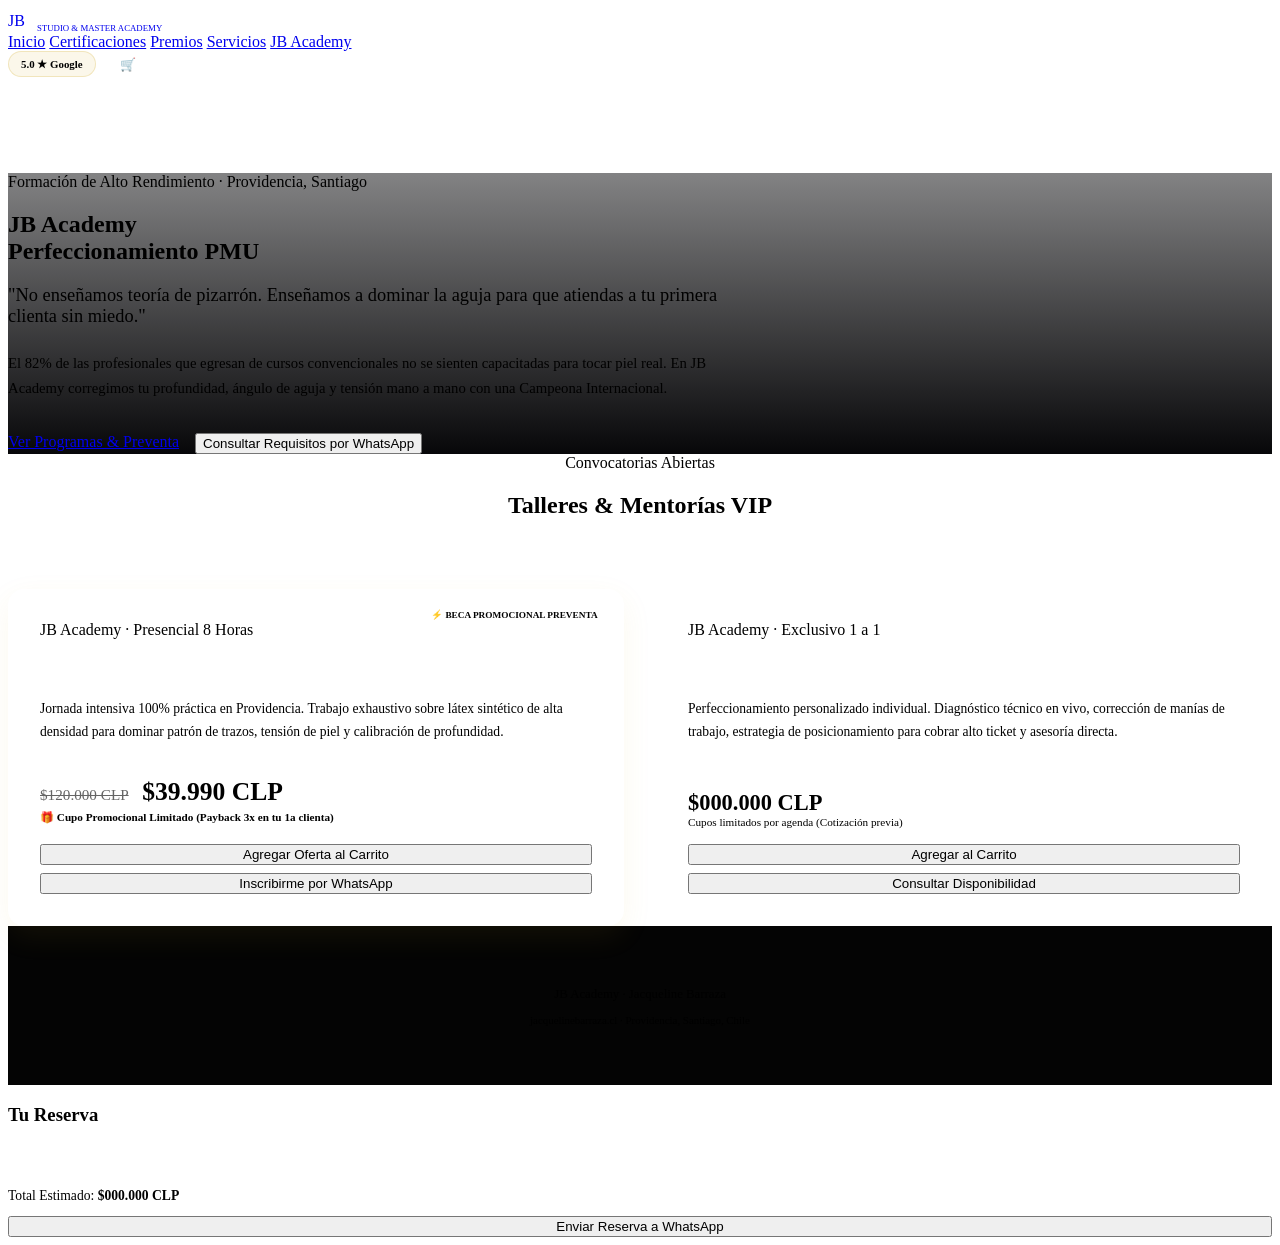
==== commit 0931ff41: "Update jb-academy.html" ====
--- a/jb-academy.html
+++ b/jb-academy.html
@@ -5,26 +5,22 @@
   <meta name="viewport" content="width=device-width, initial-scale=1.0">
   <title>JB Academy | Cursos de Microblading & Capacitación PMU Santiago</title>
   
-  <!-- SEO / AEO / GEO Meta Tags -->
   <meta name="description" content="Formación técnica de alto rendimiento en micropigmentación por Jacqueline Barraza, Campeona WinArt 2026. Talleres Latex Day y mentorías personalizadas 1 a 1 en Providencia.">
   <meta name="keywords" content="Curso Microblading Providencia Santiago, Latex Day Jacqueline Barraza, JB Academy, Capacitacion Micropigmentacion Chile, Cursos PMU Santiago">
   <link rel="canonical" href="https://jacquelinebarraza.cl/jb-academy.html">
   
-  <!-- Open Graph -->
   <meta property="og:title" content="JB Academy | Formación Técnica de Alto Rendimiento PMU">
   <meta property="og:description" content="Aprende a controlar presión, profundidad y ángulo de aguja mano a mano con una Campeona Internacional.">
   <meta property="og:image" content="Jacqueline%20Barraza.cl.png">
   <meta property="og:url" content="https://jacquelinebarraza.cl/jb-academy.html">
   <meta property="og:type" content="website">
 
-  <!-- Tipografías de Alta Costura -->
   <link rel="preconnect" href="https://fonts.googleapis.com">
   <link rel="preconnect" href="https://fonts.gstatic.com" crossorigin>
   <link href="https://fonts.googleapis.com/css2?family=Cinzel:wght@700;800;900&family=Montserrat:wght@400;500;600;700;800&family=Playfair+Display:ital,wght@1,600&display=swap" rel="stylesheet">
   
   <link rel="stylesheet" href="styles.css">
 
-  <!-- Schema.org JSON-LD (E-E-A-T Educational Organization) -->
   <script type="application/ld-json">
   {
     "@context": "https://schema.org",
@@ -39,32 +35,6 @@
       "addressLocality": "Providencia, Santiago",
       "addressRegion": "Región Metropolitana",
       "addressCountry": "CL"
-    },
-    "hasOfferCatalog": {
-      "@type": "OfferCatalog",
-      "name": "Programas Educativos de Perfeccionamiento PMU",
-      "itemListElement": [
-        {
-          "@type": "Offer",
-          "itemOffered": {
-            "@type": "Course",
-            "name": "Latex Day Presencial (8 Horas Intensivas)",
-            "description": "Calibración directa de presión, profundidad y ángulo de aguja en látex."
-          },
-          "price": "39990",
-          "priceCurrency": "CLP"
-        },
-        {
-          "@type": "Offer",
-          "itemOffered": {
-            "@type": "Course",
-            "name": "Mentoría VIP 1 a 1 con Jacqueline Barraza",
-            "description": "Perfeccionamiento personalizado individual en vivo."
-          },
-          "price": "250000",
-          "priceCurrency": "CLP"
-        }
-      ]
     }
   }
   </script>
@@ -102,7 +72,6 @@
   </header>
 
   <main style="padding-top:6rem;">
-    <!-- HERO ACADEMY -->
     <section class="section-padding" style="border-bottom:1px solid var(--rose-border); background:linear-gradient(180deg, rgba(7,7,9,0.5) 0%, #070709 100%);">
       <div class="container">
         <span class="tag-luxury">Formación de Alto Rendimiento · Providencia, Santiago</span>
@@ -115,44 +84,7 @@
         </p>
         <div style="display:flex; gap:1rem; flex-wrap:wrap;">
           <a href="#programas" class="btn-gold">Ver Programas & Preventa</a>
-          <a href="https://wa.link/2xsqzu" target="_blank" class="btn-outline-gold">Consultar Requisitos por WhatsApp</a>
-        </div>
-      </div>
-    </section>
-
-    <!-- DIFERENCIADORES TÉCNICOS -->
-    <section class="section-padding" style="background:var(--surface-dark); border-bottom:1px solid var(--rose-border);">
-      <div class="container">
-        <div style="text-align:center; max-width:700px; margin:0 auto 3rem;">
-          <span class="tag-luxury">Metodología de Autora</span>
-          <h2 class="h2-editorial">¿Por qué capacitarse con Jacqueline Barraza?</h2>
-          <div style="width:3rem; height:2px; background:var(--rose-gold); margin:0.75rem auto;"></div>
-        </div>
-
-        <div style="display:grid; grid-template-columns:repeat(auto-fit, minmax(280px, 1fr)); gap:1.5rem;">
-          <div style="background:var(--surface-card); border:1px solid var(--rose-border); border-radius:0.85rem; padding:1.8rem;">
-            <span style="font-size:1.5rem; display:block; margin-bottom:0.5rem;">🎯</span>
-            <h3 class="font-serif" style="font-size:1.1rem; color:#FFF; margin-bottom:0.4rem;">Corrección Mano a Mano</h3>
-            <p style="font-size:0.82rem; color:var(--white-60); line-height:1.7;">
-              Jacqueline guía tu mano directamente sobre el látex para calibrar la vibración y resistencia exacta antes de pasar a piel viva.
-            </p>
-          </div>
-
-          <div style="background:var(--surface-card); border:1px solid var(--rose-border); border-radius:0.85rem; padding:1.8rem;">
-            <span style="font-size:1.5rem; display:block; margin-bottom:0.5rem;">🔬</span>
-            <h3 class="font-serif" style="font-size:1.1rem; color:#FFF; margin-bottom:0.4rem;">Biomecánica del Pigmento</h3>
-            <p style="font-size:0.82rem; color:var(--white-60); line-height:1.7;">
-              Aprende la ciencia del depósito dérmico superficial para garantizar cicatrizados estables que nunca viran a tonos grises o azules.
-            </p>
-          </div>
-
-          <div style="background:var(--surface-card); border:1px solid var(--rose-border); border-radius:0.85rem; padding:1.8rem;">
-            <span style="font-size:1.5rem; display:block; margin-bottom:0.5rem;">📈</span>
-            <h3 class="font-serif" style="font-size:1.1rem; color:#FFF; margin-bottom:0.4rem;">Retorno de Inversión (Payback 3x)</h3>
-            <p style="font-size:0.82rem; color:var(--white-60); line-height:1.7;">
-              Nuestros talleres están diseñados para recuperar el 100% de la inversión con la atención de tus primeras clientas certificadas.
-            </p>
-          </div>
+          <button class="btn-outline-gold direct-book-btn" data-title="Consulta de Programa JB Academy">Consultar Requisitos por WhatsApp</button>
         </div>
       </div>
     </section>
@@ -168,31 +100,33 @@
 
         <div style="display:grid; grid-template-columns:repeat(auto-fit, minmax(320px, 1fr)); gap:2rem;">
 
-          <!-- Programa 1 -->
-          <article style="background:var(--surface-card); border:1px solid var(--rose-border); border-radius:1rem; padding:2rem; display:flex; flex-direction:column; justify-content:space-between; position:relative;">
-            <span style="position:absolute; top:1rem; right:1rem; background:var(--rose-gold); color:#000; font-size:0.58rem; font-weight:800; padding:0.2rem 0.6rem; border-radius:999px; text-transform:uppercase;">Próxima Fecha</span>
+          <!-- Programa 1: LATEX DAY PRECIO PROMO CON TACHADO -->
+          <article style="background:var(--surface-card); border:1px solid var(--champagne-gold); border-radius:1rem; padding:2rem; display:flex; flex-direction:column; justify-content:space-between; position:relative; box-shadow: 0 10px 30px rgba(212,175,55,0.08);">
+            <span style="position:absolute; top:1rem; right:1rem; background:var(--champagne-gold); color:#000; font-size:0.58rem; font-weight:800; padding:0.25rem 0.65rem; border-radius:999px; text-transform:uppercase;">⚡ Beca Promocional Preventa</span>
             <div>
-              <span class="tag-luxury" style="margin-bottom:0.3rem;">JB Academy · Presencial</span>
+              <span class="tag-luxury" style="margin-bottom:0.3rem; color:var(--champagne-gold);">JB Academy · Presencial 8 Horas</span>
               <h3 class="font-serif" style="font-size:1.3rem; color:#FFF; margin-bottom:0.5rem;">Latex Day Presencial (8 Horas)</h3>
               <p style="font-size:0.85rem; color:var(--white-60); line-height:1.7; margin-bottom:1.5rem;">
                 Jornada intensiva 100% práctica en Providencia. Trabajo exhaustivo sobre látex sintético de alta densidad para dominar patrón de trazos, tensión de piel y calibración de profundidad.
               </p>
             </div>
             <div>
-              <p style="font-size:1.4rem; font-weight:800; color:var(--rose-gold); margin-bottom:1rem;">
-                $39.990 CLP <span style="display:block; font-size:0.7rem; color:var(--white-60); font-weight:400;">Preventa exclusiva por tiempo limitado</span>
-              </p>
+              <div style="margin-bottom:1.25rem;">
+                <span style="text-decoration:line-through; font-size:0.95rem; color:var(--white-60); opacity:0.6; margin-right:0.6rem;">$120.000 CLP</span>
+                <span style="font-size:1.6rem; font-weight:900; color:var(--champagne-gold);">$39.990 CLP</span>
+                <span style="display:block; font-size:0.7rem; color:var(--rose-light); font-weight:700; margin-top:0.25rem;">🎁 Cupo Promocional Limitado (Payback 3x en tu 1a clienta)</span>
+              </div>
               <div style="display:flex; flex-direction:column; gap:0.5rem;">
-                <button class="btn-outline-gold add-to-cart-btn" data-id="3" data-title="JB Academy: Latex Day Presencial" data-price="39990" style="width:100%;">Agregar al Carrito</button>
-                <a href="https://wa.link/2xsqzu" target="_blank" class="btn-gold" style="width:100%;">Inscribirme por WhatsApp</a>
+                <button class="btn-outline-gold add-to-cart-btn" data-id="3" data-title="JB Academy: Latex Day Presencial" data-price="39990" style="width:100%;">Agregar Oferta al Carrito</button>
+                <button class="btn-gold direct-book-btn" data-title="JB Academy: Latex Day Presencial (Oferta $39.990)" style="width:100%;">Inscribirme por WhatsApp</button>
               </div>
             </div>
           </article>
 
-          <!-- Programa 2 -->
+          <!-- Programa 2: MENTORÍA -->
           <article style="background:var(--surface-card); border:1px solid var(--rose-border); border-radius:1rem; padding:2rem; display:flex; flex-direction:column; justify-content:space-between;">
             <div>
-              <span class="tag-luxury" style="margin-bottom:0.3rem;">JB Academy · Exclusivo</span>
+              <span class="tag-luxury" style="margin-bottom:0.3rem;">JB Academy · Exclusivo 1 a 1</span>
               <h3 class="font-serif" style="font-size:1.3rem; color:#FFF; margin-bottom:0.5rem;">Mentoría VIP 1 a 1 con Jacqueline</h3>
               <p style="font-size:0.85rem; color:var(--white-60); line-height:1.7; margin-bottom:1.5rem;">
                 Perfeccionamiento personalizado individual. Diagnóstico técnico en vivo, corrección de manías de trabajo, estrategia de posicionamiento para cobrar alto ticket y asesoría directa.
@@ -200,11 +134,11 @@
             </div>
             <div>
               <p style="font-size:1.4rem; font-weight:800; color:var(--rose-gold); margin-bottom:1rem;">
-                $250.000 CLP <span style="display:block; font-size:0.7rem; color:var(--white-60); font-weight:400;">Cupos limitados (2 por mes)</span>
+                $000.000 CLP <span style="display:block; font-size:0.7rem; color:var(--white-60); font-weight:400;">Cupos limitados por agenda (Cotización previa)</span>
               </p>
               <div style="display:flex; flex-direction:column; gap:0.5rem;">
-                <button class="btn-outline-gold add-to-cart-btn" data-id="5" data-title="JB Academy: Mentoría VIP 1 a 1" data-price="250000" style="width:100%;">Agregar al Carrito</button>
-                <a href="https://wa.link/2xsqzu" target="_blank" class="btn-gold" style="width:100%;">Consultar Disponibilidad</a>
+                <button class="btn-outline-gold add-to-cart-btn" data-id="5" data-title="JB Academy: Mentoría VIP 1 a 1" data-price="0" style="width:100%;">Agregar al Carrito</button>
+                <button class="btn-gold direct-book-btn" data-title="JB Academy: Mentoría VIP 1 a 1" style="width:100%;">Consultar Disponibilidad</button>
               </div>
             </div>
           </article>
@@ -228,7 +162,7 @@
       </div>
       <div class="cart-body" id="cartItems"></div>
       <div class="cart-footer">
-        <p style="margin-bottom:0.75rem; font-size:0.85rem;">Total Estimado: <strong id="cartTotal" style="color:var(--rose-gold);">$0 CLP</strong></p>
+        <p style="margin-bottom:0.75rem; font-size:0.85rem;">Total Estimado: <strong id="cartTotal" style="color:var(--rose-gold);">$000.000 CLP</strong></p>
         <button class="btn-gold" id="checkoutBtn" style="width:100%;">Enviar Reserva a WhatsApp</button>
       </div>
     </div>
--- a/styles.css
+++ b/styles.css
@@ -1,295 +1,169 @@
 /* ==========================================================================
-   JACQUELINE BARRAZA — ALTA COSTURA EDITORIAL SYSTEM
+   ESTILOS DE CAPTURA DE LEAD Y SELECTOR DE 3 FECHA CANDIDATAS
    ========================================================================== */
-:root {
-  --obsidian: #070709;
-  --surface-dark: #0F1014;
-  --surface-card: rgba(18, 19, 24, 0.85);
-  --rose-gold: #C27B75;
-  --rose-gold-subtle: rgba(194, 123, 117, 0.12);
-  --rose-border: rgba(194, 123, 117, 0.22);
-  --champagne-gold: #D4AF37;
-  --gold-border: rgba(212, 175, 55, 0.25);
-  --white-pure: #FFFFFF;
-  --white-90: rgba(255, 255, 255, 0.90);
-  --white-60: rgba(255, 255, 255, 0.60);
-  --white-30: rgba(255, 255, 255, 0.30);
-  --font-serif: 'Cinzel', serif;
-  --font-italic: 'Playfair Display', serif;
-  --font-sans: 'Montserrat', sans-serif;
-}
-
-*, *::before, *::after {
-  box-sizing: border-box;
-  margin: 0; padding: 0;
-}
-
-html {
-  scroll-behavior: smooth;
-  font-family: var(--font-sans);
-  background-color: var(--obsidian);
-  color: var(--white-pure);
-  -webkit-font-smoothing: antialiased;
-}
-
-body {
-  line-height: 1.6;
-  overflow-x: hidden;
-}
-
-/* Typography Editorial */
-.font-serif { font-family: var(--font-serif); }
-.font-italic { font-family: var(--font-italic); font-style: italic; }
-
-.h1-hero {
-  font-family: var(--font-serif);
-  font-size: clamp(2.2rem, 5.5vw, 4rem);
-  font-weight: 900;
-  line-height: 1.05;
-  letter-spacing: -0.02em;
-}
-
-.h2-editorial {
-  font-family: var(--font-serif);
-  font-size: clamp(1.6rem, 3.8vw, 2.8rem);
-  font-weight: 800;
-  line-height: 1.15;
-}
-
-.tag-luxury {
-  font-size: 0.65rem;
-  font-weight: 700;
-  letter-spacing: 0.22em;
-  text-transform: uppercase;
-  color: var(--rose-gold);
-  display: block;
-  margin-bottom: 0.6rem;
-}
-
-/* Layout Container */
-.container {
-  width: 90%;
-  max-width: 1180px;
-  margin: 0 auto;
-}
-
-.section-padding {
-  padding: 6rem 0;
-}
-
-/* Header Navbar */
-.navbar {
-  position: fixed;
-  top: 0; left: 0; right: 0;
-  z-index: 1000;
-  background: rgba(7, 7, 9, 0.92);
-  backdrop-filter: blur(20px);
-  -webkit-backdrop-filter: blur(20px);
-  border-bottom: 1px solid var(--rose-border);
-  padding: 0.85rem 0;
-}
-
-.nav-container {
-  display: flex;
-  align-items: center;
-  justify-content: space-between;
-}
-
-.brand-mono {
-  width: 2.4rem; height: 2.4rem;
-  border-radius: 50%;
-  border: 1px solid var(--rose-gold);
-  display: flex; align-items: center; justify-content: center;
-  font-family: var(--font-serif);
-  font-weight: 900;
-  color: var(--rose-gold);
-  font-size: 0.85rem;
-  background: var(--rose-gold-subtle);
-}
-
-.nav-links {
-  display: flex;
-  gap: 1.8rem;
-}
-
-.nav-links a {
-  color: var(--white-60);
-  text-decoration: none;
-  font-size: 0.75rem;
-  font-weight: 600;
-  letter-spacing: 0.08em;
-  text-transform: uppercase;
-  transition: color 0.3s ease;
-}
-
-.nav-links a:hover, .nav-links a.active {
-  color: var(--white-pure);
-  border-bottom: 1px solid var(--rose-gold);
-}
-
-/* Buttons */
-.btn-gold {
-  display: inline-flex;
-  align-items: center;
-  justify-content: center;
-  padding: 0.85rem 1.8rem;
-  border-radius: 0.35rem;
-  font-size: 0.7rem;
-  font-weight: 800;
-  letter-spacing: 0.12em;
-  text-transform: uppercase;
-  text-decoration: none;
-  background: linear-gradient(135deg, #C27B75 0%, #A8625C 100%);
-  color: #000;
-  border: none;
-  cursor: pointer;
-  box-shadow: 0 4px 20px rgba(194, 123, 117, 0.25);
-  transition: all 0.3s ease;
-}
-
-.btn-gold:hover {
-  transform: translateY(-2px);
-  box-shadow: 0 8px 30px rgba(194, 123, 117, 0.4);
-}
-
-.btn-outline-gold {
-  display: inline-flex;
-  align-items: center;
-  justify-content: center;
-  padding: 0.85rem 1.8rem;
-  border-radius: 0.35rem;
-  font-size: 0.7rem;
-  font-weight: 700;
-  letter-spacing: 0.12em;
-  text-transform: uppercase;
-  text-decoration: none;
-  background: transparent;
-  color: var(--white-90);
-  border: 1px solid var(--rose-border);
-  transition: all 0.3s ease;
-}
-
-.btn-outline-gold:hover {
-  background: var(--rose-gold-subtle);
-  border-color: var(--rose-gold);
-}
-
-/* Stamps Grid & Interactive Badges */
-.stamps-grid {
-  display: grid;
-  grid-template-columns: repeat(auto-fill, minmax(280px, 1fr));
-  gap: 1.5rem;
-  margin-top: 2.5rem;
-}
-
-.stamp-card {
-  background: var(--surface-card);
-  border: 1px solid var(--rose-border);
-  border-radius: 0.75rem;
-  padding: 1.5rem;
-  cursor: pointer;
-  position: relative;
-  overflow: hidden;
-  transition: all 0.35s cubic-bezier(0.16, 1, 0.3, 1);
-  backdrop-filter: blur(10px);
-}
-
-.stamp-card::before {
-  content: '';
-  position: absolute;
-  top: 0; left: 0; right: 0; height: 2px;
-  background: linear-gradient(90deg, transparent, var(--rose-gold), transparent);
-  opacity: 0;
-  transition: opacity 0.3s;
-}
-
-.stamp-card:hover {
-  transform: translateY(-4px);
-  border-color: var(--rose-gold);
-  box-shadow: 0 12px 35px rgba(0, 0, 0, 0.6);
-}
-
-.stamp-card:hover::before { opacity: 1; }
-
-.stamp-badge-type {
-  display: inline-block;
-  font-size: 0.58rem;
-  font-weight: 800;
-  letter-spacing: 0.15em;
-  text-transform: uppercase;
-  color: var(--rose-gold);
-  background: var(--rose-gold-subtle);
-  padding: 0.25rem 0.6rem;
-  border-radius: 0.25rem;
-  margin-bottom: 0.75rem;
-}
-
-.stamp-title {
-  font-family: var(--font-serif);
-  font-size: 1.1rem;
-  font-weight: 800;
-  margin-bottom: 0.4rem;
-  color: var(--white-pure);
-}
-
-.stamp-preview-img {
-  width: 100%;
-  aspect-ratio: 4 / 3;
-  object-fit: contain;
-  background: #000;
-  border-radius: 0.5rem;
-  margin: 0.8rem 0;
-  border: 1px solid rgba(255,255,255,0.08);
-}
-
-.stamp-cta-tap {
-  font-size: 0.65rem;
-  font-weight: 700;
-  letter-spacing: 0.1em;
-  text-transform: uppercase;
-  color: var(--rose-gold);
-  display: flex;
-  align-items: center;
-  gap: 0.4rem;
-  margin-top: 0.5rem;
-}
-
-/* Modal Popup de Certificación */
-.cert-modal {
+.lead-modal-backdrop {
   position: fixed; inset: 0;
-  z-index: 3000;
-  background: rgba(4, 4, 6, 0.92);
-  backdrop-filter: blur(16px);
+  z-index: 3500;
+  background: rgba(5, 5, 7, 0.92);
+  backdrop-filter: blur(18px);
+  -webkit-backdrop-filter: blur(18px);
   display: none;
   align-items: center;
   justify-content: center;
-  padding: 1.5rem;
+  padding: 1.25rem;
 }
 
-.cert-modal.active { display: flex; }
+.lead-modal-backdrop.active {
+  display: flex;
+}
 
-.cert-modal-content {
-  background: #0E0F14;
+.lead-modal-card {
+  background: #0D0E12;
   border: 1px solid var(--rose-border);
   border-radius: 1rem;
-  max-width: 620px;
+  max-width: 580px;
   width: 100%;
-  max-height: 90vh;
+  max-height: 92vh;
   overflow-y: auto;
-  padding: 2rem;
+  padding: 2rem 1.75rem;
   position: relative;
-  box-shadow: 0 25px 60px rgba(0,0,0,0.9);
+  box-shadow: 0 25px 50px rgba(0, 0, 0, 0.9);
 }
 
-.cert-modal-close {
+.modal-close-btn {
   position: absolute;
   top: 1.2rem; right: 1.2rem;
   background: none; border: none;
   color: var(--white-60);
   font-size: 1.6rem;
   cursor: pointer;
+  transition: color 0.2s;
 }
 
-@media (max-width: 768px) {
-  .nav-links { display: none; }
+.modal-close-btn:hover { color: var(--white-pure); }
+
+.modal-title {
+  font-size: 1.4rem;
+  color: var(--white-pure);
+  margin-bottom: 0.2rem;
 }
+
+.modal-subtitle {
+  font-size: 0.8rem;
+  color: var(--white-60);
+  margin-bottom: 1.25rem;
+}
+
+.lead-form .form-group {
+  display: flex;
+  flex-direction: column;
+  gap: 0.35rem;
+  margin-bottom: 0.85rem;
+}
+
+.lead-form label {
+  font-size: 0.72rem;
+  font-weight: 700;
+  letter-spacing: 0.05em;
+  color: var(--rose-gold);
+}
+
+.lead-form input[type="text"],
+.lead-form input[type="tel"],
+.lead-form input[type="email"],
+.lead-form input[type="date"] {
+  background: rgba(255, 255, 255, 0.04);
+  border: 1px solid var(--rose-border);
+  border-radius: 0.4rem;
+  padding: 0.65rem 0.85rem;
+  color: var(--white-pure);
+  font-family: var(--font-sans);
+  font-size: 0.82rem;
+  outline: none;
+  transition: border-color 0.2s;
+}
+
+.lead-form input:focus {
+  border-color: var(--rose-gold);
+  background: rgba(194, 123, 117, 0.08);
+}
+
+.form-row-2 {
+  display: grid;
+  grid-template-columns: 1fr 1fr;
+  gap: 0.85rem;
+}
+
+/* Selector de 3 Días */
+.dates-section {
+  background: rgba(194, 123, 117, 0.05);
+  border: 1px solid var(--rose-border);
+  border-radius: 0.65rem;
+  padding: 1rem;
+  margin: 1rem 0;
+}
+
+.dates-label {
+  font-size: 0.75rem;
+  font-weight: 700;
+  color: var(--white-pure);
+  display: block;
+  margin-bottom: 0.75rem;
+}
+
+.dates-grid {
+  display: grid;
+  grid-template-columns: repeat(auto-fit, minmax(140px, 1fr));
+  gap: 0.65rem;
+}
+
+.date-option-tag {
+  font-size: 0.6rem;
+  font-weight: 800;
+  text-transform: uppercase;
+  color: var(--rose-gold);
+  letter-spacing: 0.08em;
+}
+
+.disclaimer-text {
+  display: block;
+  font-size: 0.68rem;
+  color: var(--white-60);
+  line-height: 1.4;
+  margin-top: 0.5rem;
+}
+
+/* Resumen del Modal */
+.modal-summary-box {
+  background: rgba(0, 0, 0, 0.4);
+  border: 1px solid rgba(255, 255, 255, 0.08);
+  border-radius: 0.5rem;
+  padding: 0.85rem;
+  margin-bottom: 1.25rem;
+}
+
+.summary-label {
+  font-size: 0.68rem;
+  font-weight: 700;
+  color: var(--white-60);
+  text-transform: uppercase;
+  display: block;
+  margin-bottom: 0.35rem;
+}
+
+.summary-items-list {
+  font-size: 0.8rem;
+  color: var(--rose-light);
+  line-height: 1.5;
+}
+
+.modal-submit-btn {
+  width: 100%;
+  padding: 0.95rem;
+  font-size: 0.75rem;
+}
+
+@media (max-width: 580px) {
+  .form-row-2 { grid-template-columns: 1fr; }
+  .dates-grid { grid-template-columns: 1fr; }
+}
